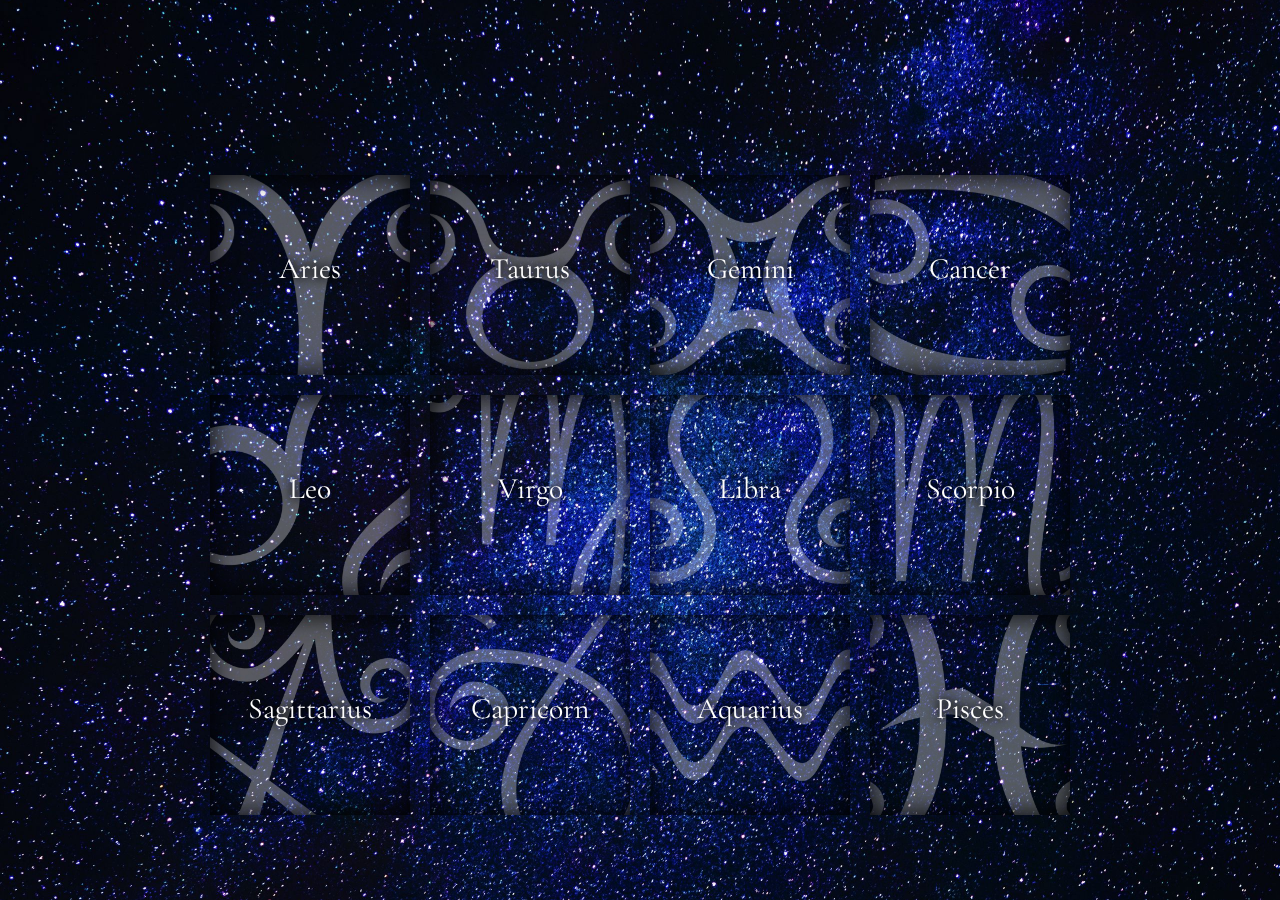
==== TryToWebApi/wwwroot/index.html @ b4429b5d "static site was added" ====
<!DOCTYPE html>
<html lang="en">
<head>
    <meta charset="UTF-8">
    <title>Nobody likes scorpios</title>
    <link rel="stylesheet" href="styles/main.css">
    <link rel="stylesheet" href="styles/index.css">
    <script src="scripts/parallax.js"></script>
</head>
<body>
<div data-speed="3" class="parallax-layer"></div>
<header>
    <h1>Nobody likes scorpios</h1>
</header>
<main>
    <table>
        <tbody>
        <tr>
            <td id="aries">
                <a href="">
                    <div>Aries</div>
                </a>
            </td>
            <td id="taurus">
                <a href="">
                    <div>Taurus</div>
                </a>
            </td>
            <td id="gemini">
                <a href="">
                    <div>Gemini</div>
                </a>
            </td>
            <td id="cancer">
                <a href="zodiac_signs/cancer.html">
                    <div>Cancer</div>
                </a>
            </td>
        </tr>
        <tr>
            <td id="leo">
                <a href="">
                    <div>Leo</div>
                </a>
            </td>
            <td id="virgo">
                <a href="">
                    <div>Virgo</div>
                </a>
            </td>
            <td id="libra">
                <a href="">
                    <div>Libra</div>
                </a>
            </td>
            <td id="scorpio">
                <a href="">
                    <div>Scorpio</div>
                </a>
            </td>
        </tr>
        <tr>
            <td id="sagittarius">
                <a href="">
                    <div>Sagittarius</div>
                </a>
            </td>
            <td id="capricorn">
                <a href="">
                    <div>Capricorn</div>
                </a>
            </td>
            <td id="aquarius">
                <a href="">
                    <div>Aquarius</div>
                </a>
            </td>
            <td id="pisces">
                <a href="">
                    <div>Pisces</div>
                </a>
            </td>
        </tr>
        </tbody>
    </table>
</main>
</body>
</html>
---- TryToWebApi/wwwroot/styles/main.css ----
body {
    color: white;
    background-color: black;
}

body::before {
    z-index: -1;
    filter: blur(5px);
}

h1 {
    text-align: center;
    margin: auto;
    font-size: 40px;
    text-shadow: 0 0 8px darkblue, 0 0 3px black;
}

.parallax-layer {
    background-image: url(../images/main_background_image.jpg);
    position: fixed;
    background-size: cover;
    background-position: center;
    top: -5%;
    left: -5%;
    width: 120%;
    height: 120%;
    object-fit: cover;
}
---- TryToWebApi/wwwroot/styles/index.css ----
@import url('https://fonts.googleapis.com/css2?family=Cormorant+Garamond&display=swap');

table {
    border-spacing: 20px;
    width: 100%;
    max-width: 900px;
    margin: 100px auto auto;
    font-size: calc(2vmax + 4px);
    min-font-size: 400%;
    text-shadow: 0 0 8px black, 0 0 11px black;
}

td {
    font-family: Cormorant Garamond, serif;
    width: 20%;
    position: relative;
    background-position: center;
    background-size: 150%;
}

td:after {
    content: '';
    display: block;
    margin-top: 100%;
}

td a {
    color: inherit;
}

td div {
    display: table-cell;
    position: absolute;
    top: 0;
    bottom: 0;
    left: 0;
    right: 0;
    text-align: center;
    padding-top: 38%;
    box-shadow: inset 0 0 2vmax black;
}

td:hover {
    zoom: 1.1;
}

#aries {
    background-image: url(../images/aries.png);
}

#taurus {
    background-image: url(../images/taurus.png);
}

#gemini {
    background-image: url(../images/gemini.png);
}

#cancer {
    background-image: url(../images/cancer.png);
}

#leo {
    background-image: url(../images/leo.png);
}

#virgo {
    background-image: url(../images/virgo.png);
}

#libra {
    background-image: url(../images/libra.png);
}

#scorpio {
    background-image: url(../images/scorpio.png);
}

#sagittarius {
    background-image: url(../images/sagittarius.png);
}

#capricorn {
    background-image: url(../images/capricorn.png);
}

#aquarius {
    background-image: url(../images/aquarius.png);
}

#pisces {
    background-image: url(../images/pisces.png);
}
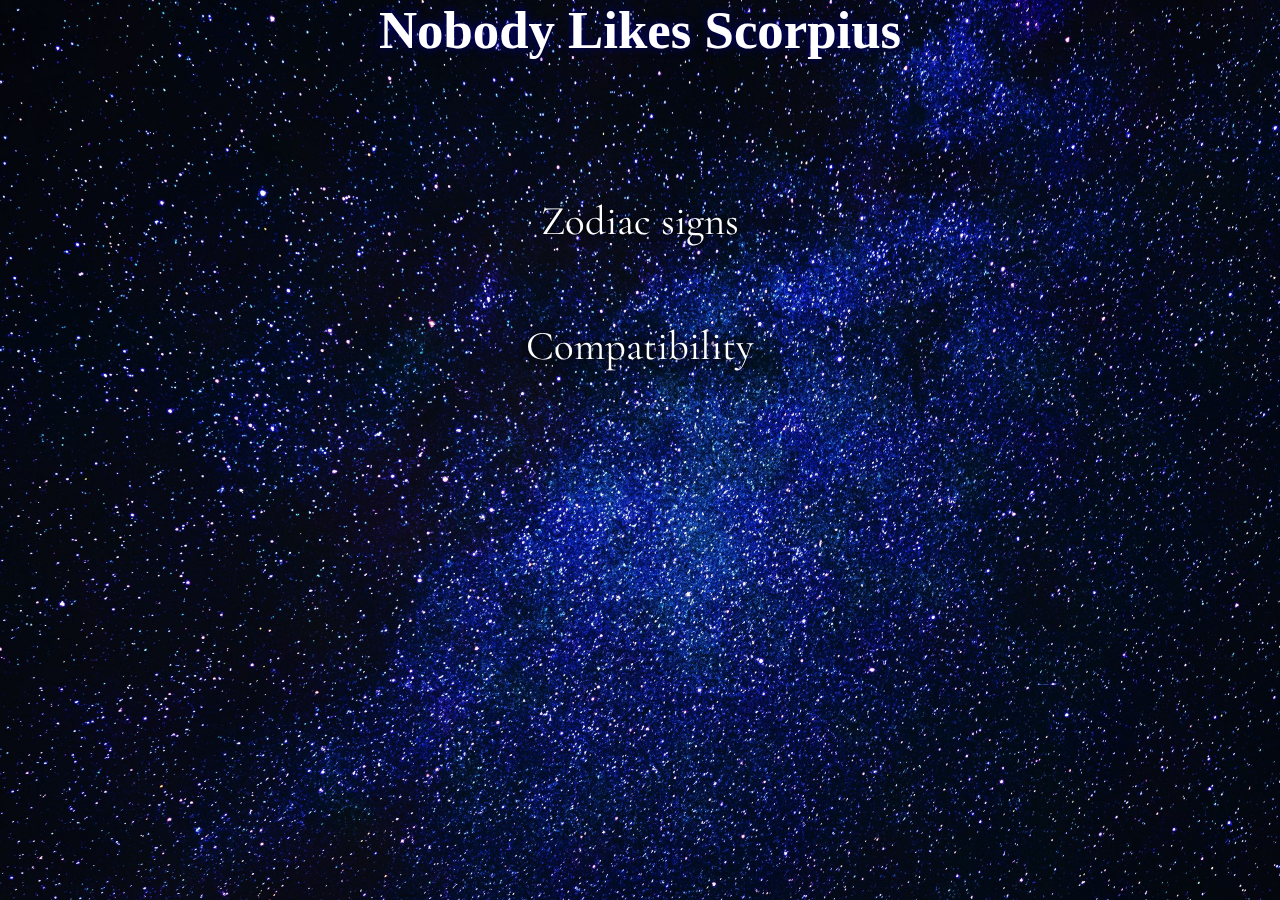
==== commit 877aa8bb: "index page was added" ====
--- a/TryToWebApi/wwwroot/index.html
+++ b/TryToWebApi/wwwroot/index.html
@@ -1,88 +1,26 @@
-<!DOCTYPE html>
+﻿<!DOCTYPE html>
 <html lang="en">
 <head>
     <meta charset="UTF-8">
-    <title>Nobody likes scorpios</title>
+    <title>Nobody likes scorpius</title>
     <link rel="stylesheet" href="styles/main.css">
     <link rel="stylesheet" href="styles/index.css">
     <script src="scripts/parallax.js"></script>
 </head>
 <body>
 <div data-speed="3" class="parallax-layer"></div>
-<header>
-    <h1>Nobody likes scorpios</h1>
-</header>
-<main>
+<h1>Nobody Likes Scorpius</h1>
+<div id="main_button_container">
     <table>
-        <tbody>
+      <tbody>
         <tr>
-            <td id="aries">
-                <a href="">
-                    <div>Aries</div>
-                </a>
-            </td>
-            <td id="taurus">
-                <a href="">
-                    <div>Taurus</div>
-                </a>
-            </td>
-            <td id="gemini">
-                <a href="">
-                    <div>Gemini</div>
-                </a>
-            </td>
-            <td id="cancer">
-                <a href="zodiac_signs/cancer.html">
-                    <div>Cancer</div>
-                </a>
-            </td>
+            <td id="zodiacs_button"><a href="pages/zodiacs.html"><p>Zodiac signs</p></a></td>
         </tr>
         <tr>
-            <td id="leo">
-                <a href="">
-                    <div>Leo</div>
-                </a>
-            </td>
-            <td id="virgo">
-                <a href="">
-                    <div>Virgo</div>
-                </a>
-            </td>
-            <td id="libra">
-                <a href="">
-                    <div>Libra</div>
-                </a>
-            </td>
-            <td id="scorpio">
-                <a href="">
-                    <div>Scorpio</div>
-                </a>
-            </td>
+            <td id="compatibility"><a href=""><p>Compatibility</p></a></td>
         </tr>
-        <tr>
-            <td id="sagittarius">
-                <a href="">
-                    <div>Sagittarius</div>
-                </a>
-            </td>
-            <td id="capricorn">
-                <a href="">
-                    <div>Capricorn</div>
-                </a>
-            </td>
-            <td id="aquarius">
-                <a href="">
-                    <div>Aquarius</div>
-                </a>
-            </td>
-            <td id="pisces">
-                <a href="">
-                    <div>Pisces</div>
-                </a>
-            </td>
-        </tr>
-        </tbody>
+      </tbody>
     </table>
-</main>
+</div>
 </body>
 </html>--- a/TryToWebApi/wwwroot/styles/main.css
+++ b/TryToWebApi/wwwroot/styles/main.css
@@ -1,11 +1,6 @@
 body {
     color: white;
     background-color: black;
-}
-
-body::before {
-    z-index: -1;
-    filter: blur(5px);
 }
 
 h1 {
@@ -25,4 +20,12 @@
     width: 120%;
     height: 120%;
     object-fit: cover;
+    z-index: -10;
+}
+
+a:active,
+a:hover,  
+a {
+    text-decoration: none;
+    color: white;
 }--- a/TryToWebApi/wwwroot/styles/index.css
+++ b/TryToWebApi/wwwroot/styles/index.css
@@ -1,93 +1,39 @@
-@import url('https://fonts.googleapis.com/css2?family=Cormorant+Garamond&display=swap');
+﻿@import url('https://fonts.googleapis.com/css2?family=Cormorant+Garamond&display=swap');
+
+* {
+    margin: 0;
+    padding: 0;
+}
+
+#main_button_container {
+    text-shadow: 0 0 8px black, 0 0 11px black;
+    font-family: Cormorant Garamond, serif;
+    margin: calc(150px + -1 * 5%) auto auto;
+    width: 300px;
+    text-align: center;
+    font-size: calc(2vmax + 20% + 12px);
+    z-index: 10;
+}
 
 table {
-    border-spacing: 20px;
-    width: 100%;
-    max-width: 900px;
-    margin: 100px auto auto;
-    font-size: calc(2vmax + 4px);
-    min-font-size: 400%;
-    text-shadow: 0 0 8px black, 0 0 11px black;
+    margin: auto;
+    border-spacing: 25px;
 }
 
 td {
-    font-family: Cormorant Garamond, serif;
-    width: 20%;
-    position: relative;
-    background-position: center;
-    background-size: 150%;
-}
-
-td:after {
-    content: '';
-    display: block;
-    margin-top: 100%;
-}
-
-td a {
-    color: inherit;
-}
-
-td div {
-    display: table-cell;
-    position: absolute;
-    top: 0;
-    bottom: 0;
-    left: 0;
-    right: 0;
-    text-align: center;
-    padding-top: 38%;
-    box-shadow: inset 0 0 2vmax black;
+    height: 100px;
+    transition: all 500ms ease;
 }
 
 td:hover {
-    zoom: 1.1;
+    text-shadow: 0 0 8px wheat, 0 0 11px white;
 }
 
-#aries {
-    background-image: url(../images/aries.png);
+td:active * {
+    color: wheat;
 }
 
-#taurus {
-    background-image: url(../images/taurus.png);
-}
-
-#gemini {
-    background-image: url(../images/gemini.png);
-}
-
-#cancer {
-    background-image: url(../images/cancer.png);
-}
-
-#leo {
-    background-image: url(../images/leo.png);
-}
-
-#virgo {
-    background-image: url(../images/virgo.png);
-}
-
-#libra {
-    background-image: url(../images/libra.png);
-}
-
-#scorpio {
-    background-image: url(../images/scorpio.png);
-}
-
-#sagittarius {
-    background-image: url(../images/sagittarius.png);
-}
-
-#capricorn {
-    background-image: url(../images/capricorn.png);
-}
-
-#aquarius {
-    background-image: url(../images/aquarius.png);
-}
-
-#pisces {
-    background-image: url(../images/pisces.png);
+h1 {
+    text-align: center;
+    font-size: calc(2vmax + 20% + 24px);
 }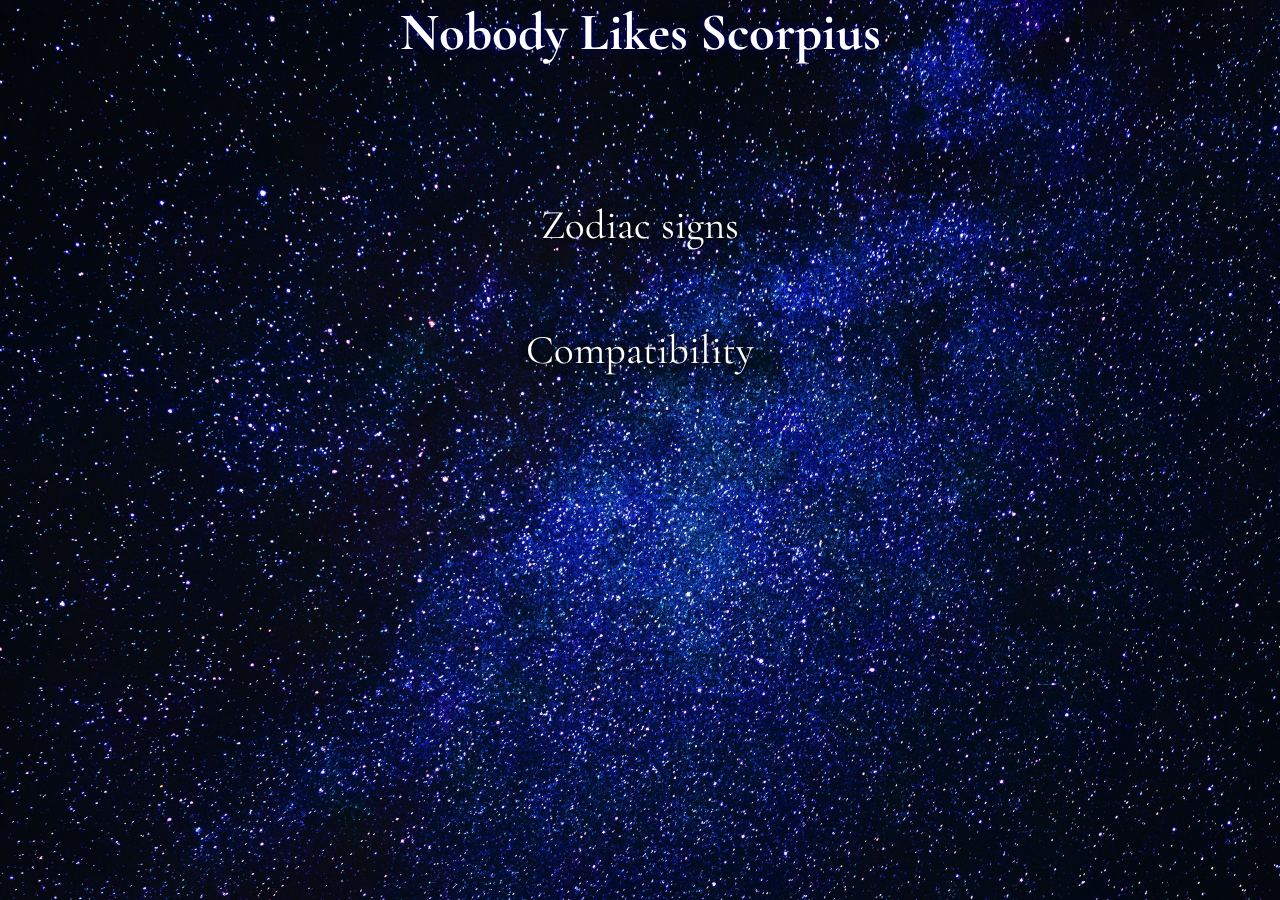
==== commit 66086b7b: "prediction page was added" ====
--- a/TryToWebApi/wwwroot/index.html
+++ b/TryToWebApi/wwwroot/index.html
@@ -4,7 +4,7 @@
     <meta charset="UTF-8">
     <title>Nobody likes scorpius</title>
     <link rel="stylesheet" href="styles/main.css">
-    <link rel="stylesheet" href="styles/index.css">
+    <link rel="stylesheet" href="styles/select_buttons.css">
     <script src="scripts/parallax.js"></script>
 </head>
 <body>
--- a/TryToWebApi/wwwroot/styles/main.css
+++ b/TryToWebApi/wwwroot/styles/main.css
@@ -1,6 +1,9 @@
+@import url('https://fonts.googleapis.com/css2?family=Cormorant+Garamond&display=swap');
+
 body {
     color: white;
     background-color: black;
+    font-family: Cormorant Garamond, serif;
 }
 
 h1 {
--- a/TryToWebApi/wwwroot/styles/select_buttons.css
+++ b/TryToWebApi/wwwroot/styles/select_buttons.css
@@ -0,0 +1,36 @@
+﻿* {
+    margin: 0;
+    padding: 0;
+}
+
+#main_button_container {
+    text-shadow: 0 0 8px black, 0 0 11px black;
+    margin: calc(150px + -1 * 5%) auto auto;
+    width: 300px;
+    text-align: center;
+    font-size: calc(2vmax + 20% + 12px);
+    z-index: 10;
+}
+
+table {
+    margin: auto;
+    border-spacing: 25px;
+}
+
+td {
+    height: 100px;
+    transition: all 500ms ease;
+}
+
+td:hover {
+    text-shadow: 0 0 8px wheat, 0 0 11px white;
+}
+
+td:active * {
+    color: wheat;
+}
+
+h1 {
+    text-align: center;
+    font-size: calc(2vmax + 20% + 24px);
+}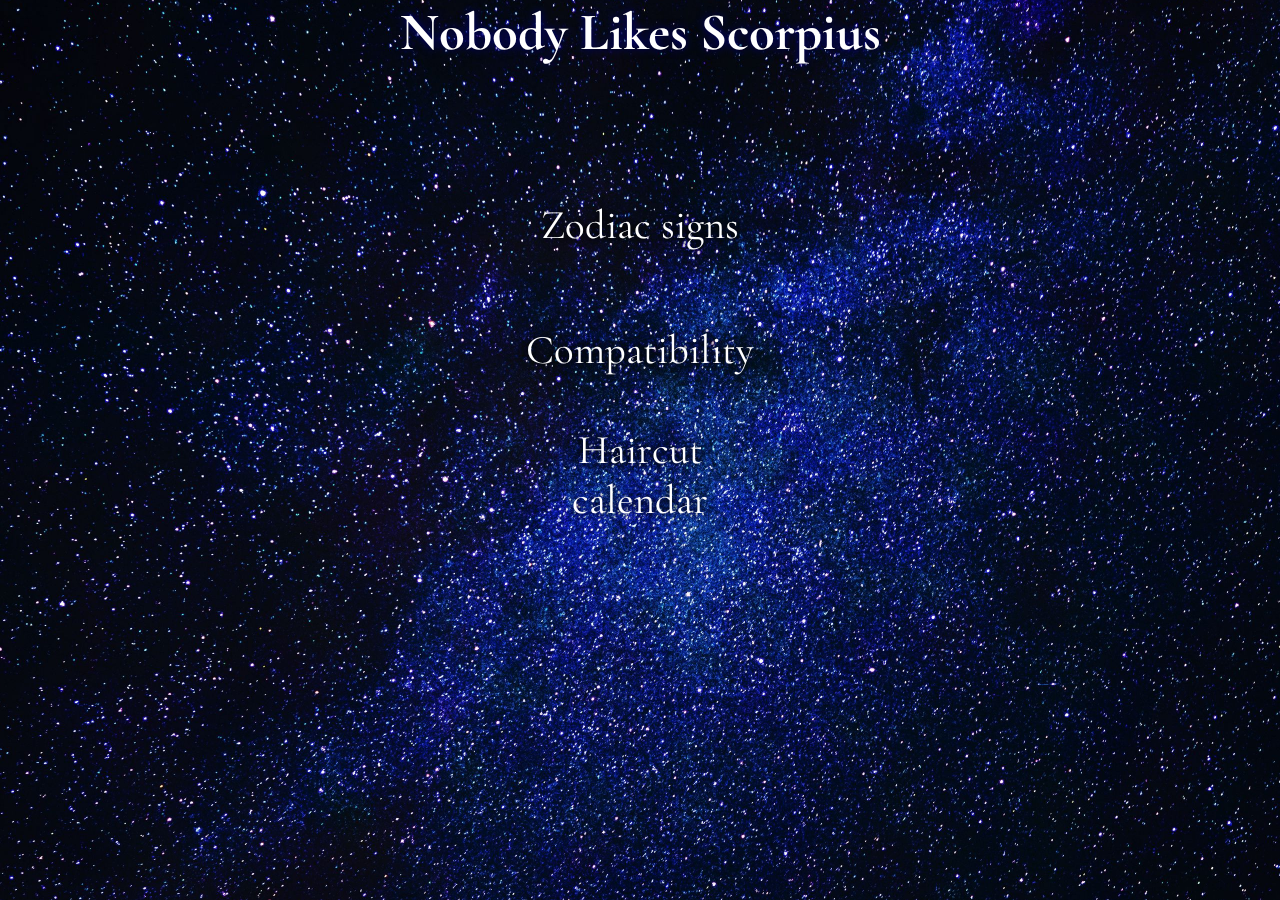
==== commit 2b611bcd: "DBConnection project was added" ====
--- a/TryToWebApi/wwwroot/index.html
+++ b/TryToWebApi/wwwroot/index.html
@@ -5,6 +5,7 @@
     <title>Nobody likes scorpius</title>
     <link rel="stylesheet" href="styles/main.css">
     <link rel="stylesheet" href="styles/select_buttons.css">
+    <script src="scripts/zodiacs.js"></script>
     <script src="scripts/parallax.js"></script>
 </head>
 <body>
@@ -19,6 +20,9 @@
         <tr>
             <td id="compatibility"><a href=""><p>Compatibility</p></a></td>
         </tr>
+        <tr>
+            <td id="haircut_calendar"><a href=""><p>Haircut calendar</p></a></td>
+        </tr>
       </tbody>
     </table>
 </div>
